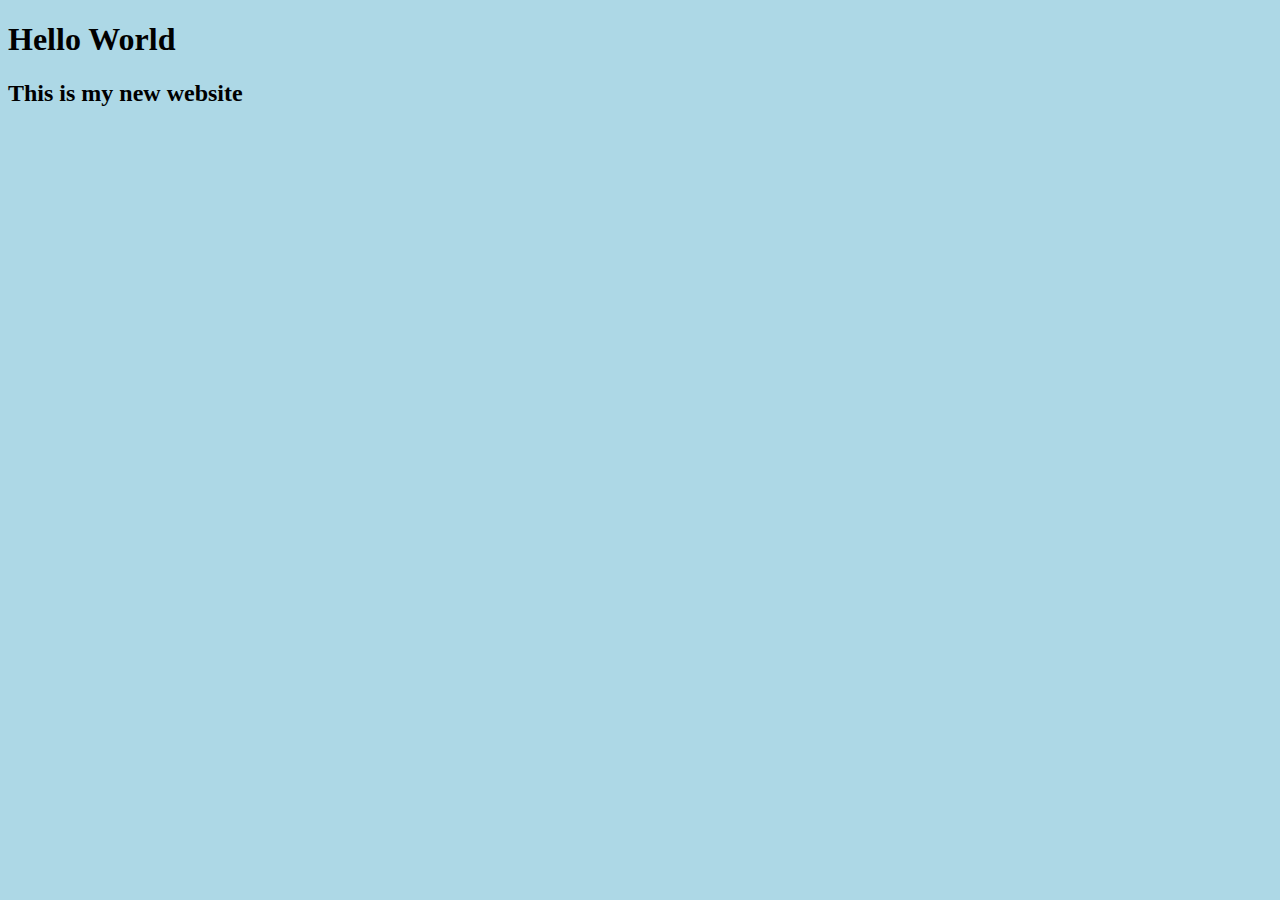
==== index.html @ f14ccdb2 "re-upload again of index and stylesheet" ====
<!doctype html>
<html>
<head>
<meta charset="UTF-8">
	<link rel="stylesheet" type="text/css" href="style.css">
<title>Untitled Document</title>
</head>
	<h1> Hello World </h1>
	<h2> This is my new website </h2>

<body>
</body>
</html>
---- style.css ----
@charset "UTF-8";
/* CSS Document */

body {
	background-color: lightblue;
	
}
h1 {
	font-family: Verdana;
	font: italic;
	
}
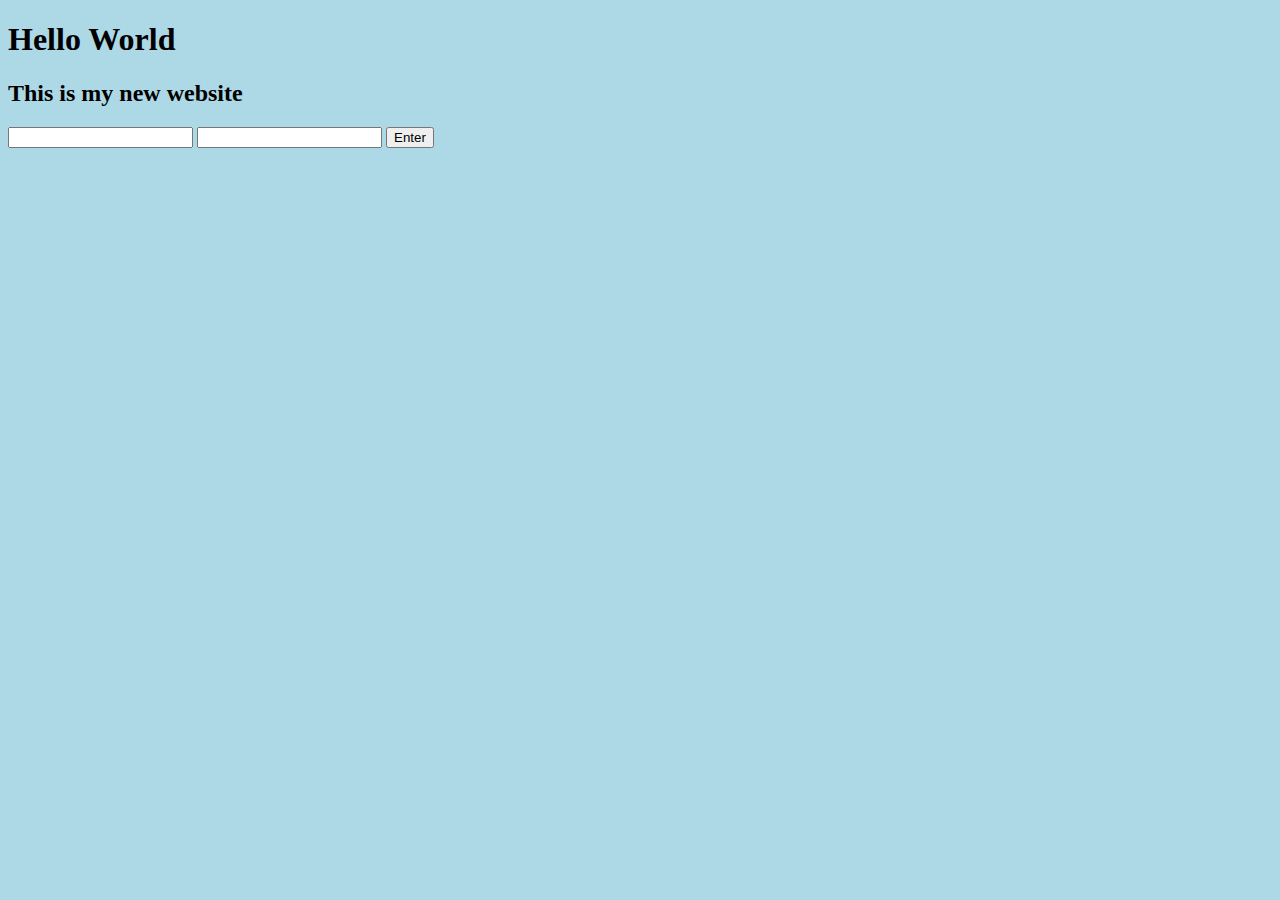
==== commit dd577cff: "index and stylesheet" ====
--- a/index.html
+++ b/index.html
@@ -7,6 +7,11 @@
 </head>
 	<h1> Hello World </h1>
 	<h2> This is my new website </h2>
+	<form action="login.html" method="post">
+	<input type="text" name="password">
+	<input type="password" name="password">
+	<input type="submit" value="Enter">
+	</form>
 
 <body>
 </body>
--- a/style.css
+++ b/style.css
@@ -7,6 +7,5 @@
 }
 h1 {
 	font-family: Verdana;
-	font: italic;
 	
 }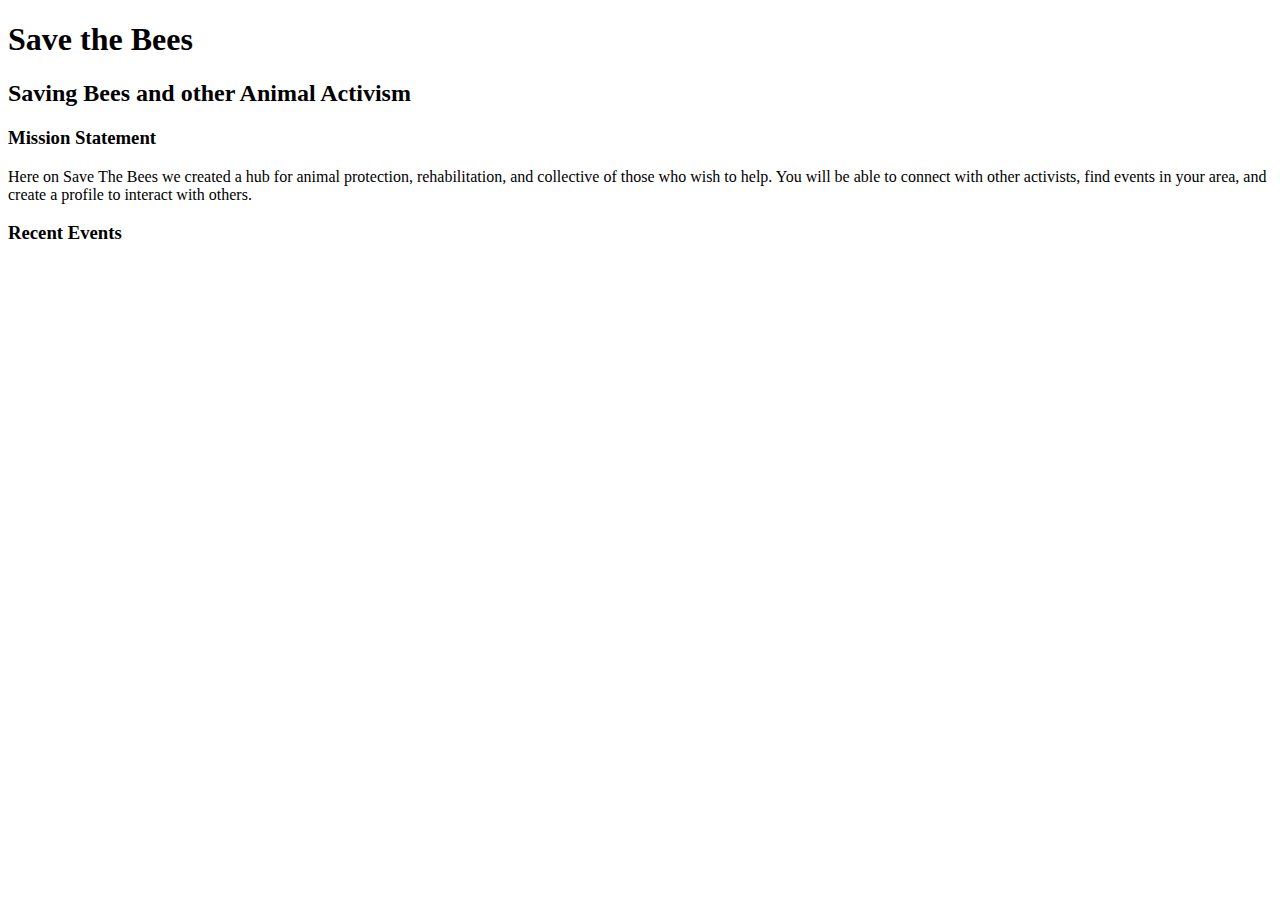
==== commit c55f1f4a: "uploaded files" ====
--- a/index.html
+++ b/index.html
@@ -2,17 +2,19 @@
 <html>
 <head>
 <meta charset="UTF-8">
-	<link rel="stylesheet" type="text/css" href="style.css">
-<title>Untitled Document</title>
+	<link rel="stylesheet" type="text/css" href="../Style.css">
+	<link href="https://fonts.googleapis.com/css?family=Raleway&display=swap" rel="stylesheet">
+<title>My Website</title>
 </head>
-	<h1> Hello World </h1>
-	<h2> This is my new website </h2>
-	<form action="login.html" method="post">
-	<input type="text" name="password">
-	<input type="password" name="password">
-	<input type="submit" value="Enter">
-	</form>
+	<h1> Save the Bees </h1>
+	<h2> Saving Bees and other Animal Activism </h2>
 
 <body>
+	<div class="mission">
+	<h3> Mission Statement</h3>
+	<p> Here on Save The Bees we created a hub for animal protection, rehabilitation, and collective of those who wish to help. You will be able to connect with other activists, find events in your area, and create a profile to interact with others.</p>
+	</div>
 </body>
+	
+	<h3> Recent Events </h3>
 </html>
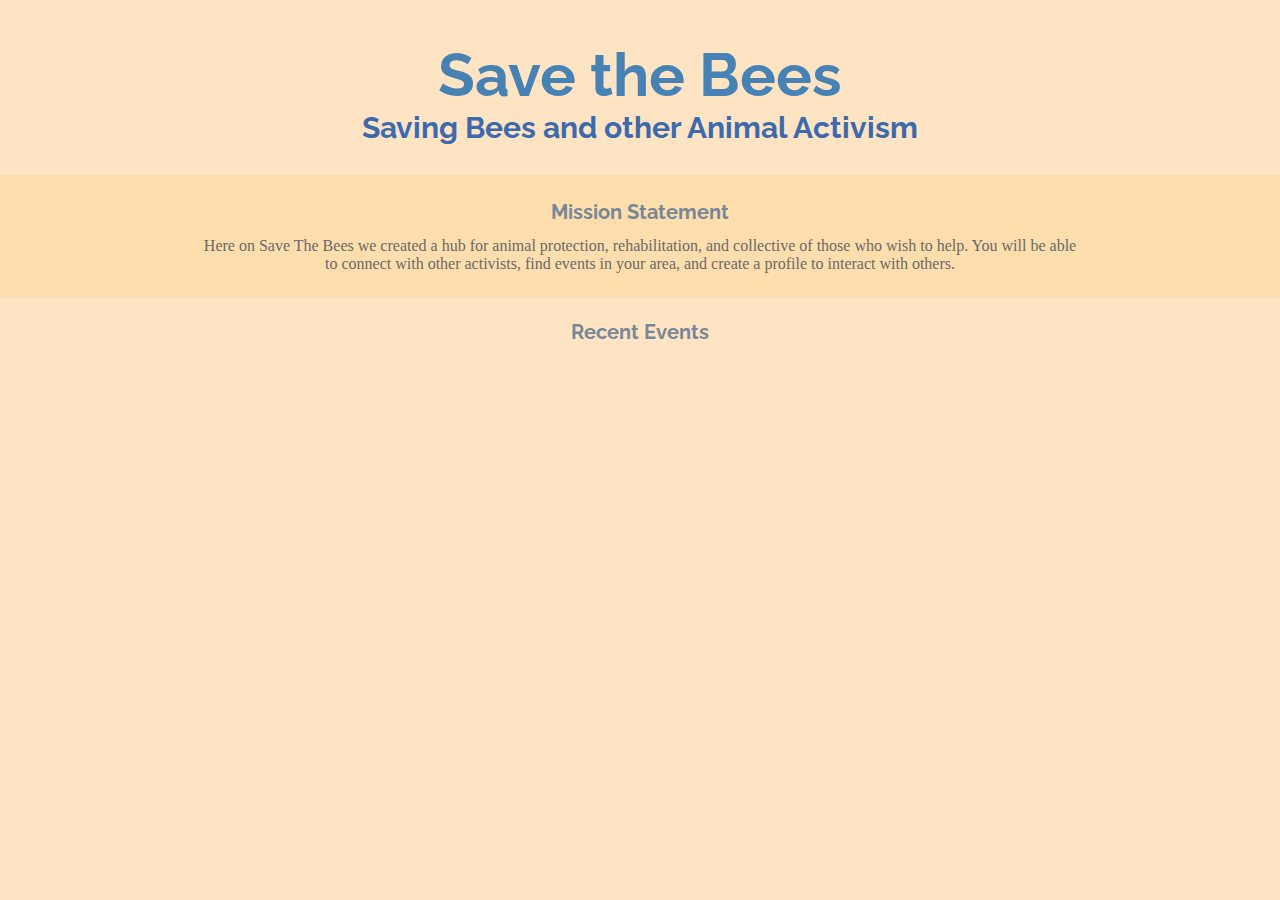
==== commit 1fcab14e: "updated index" ====
--- a/index.html
+++ b/index.html
@@ -2,7 +2,7 @@
 <html>
 <head>
 <meta charset="UTF-8">
-	<link rel="stylesheet" type="text/css" href="../Style.css">
+	<link rel="stylesheet" type="text/css" href="./style.css">
 	<link href="https://fonts.googleapis.com/css?family=Raleway&display=swap" rel="stylesheet">
 <title>My Website</title>
 </head>
--- a/style.css
+++ b/style.css
@@ -0,0 +1,55 @@
+@charset "UTF-8";
+/* CSS Document */
+
+body {
+	background-color: bisque;
+	margin: 0px;
+	padding: 0px;
+	border: 0px;
+}
+
+h1 {
+	font-family: 'Raleway', sans-serif;
+	font-size: 60px;
+	height: 30px;
+	align-content: center;
+	color: steelblue;
+	text-align: center;
+}
+
+h2 {
+	text-align: center;
+	height: 40px;
+	font-size: 30px;
+	font-family: 'Raleway', light, sans-serif;
+	color: #3C6AAD;
+}
+
+h3 {
+	text-align: center;
+	font-family: 'Raleway' , sans-serif;
+	font-size: 20px;
+	line-height: 30px;
+	height: 20px;
+	color: lightslategray;
+}
+
+p {
+	text-align: center;
+	padding-left: 200px;
+	padding-right: 200px;
+	color: dimgrey;
+}
+
+.mission {
+	background-color: navajowhite;
+	height: auto;
+	padding-top: 2px;
+	padding-bottom: 8px;
+}
+
+
+
+
+
+
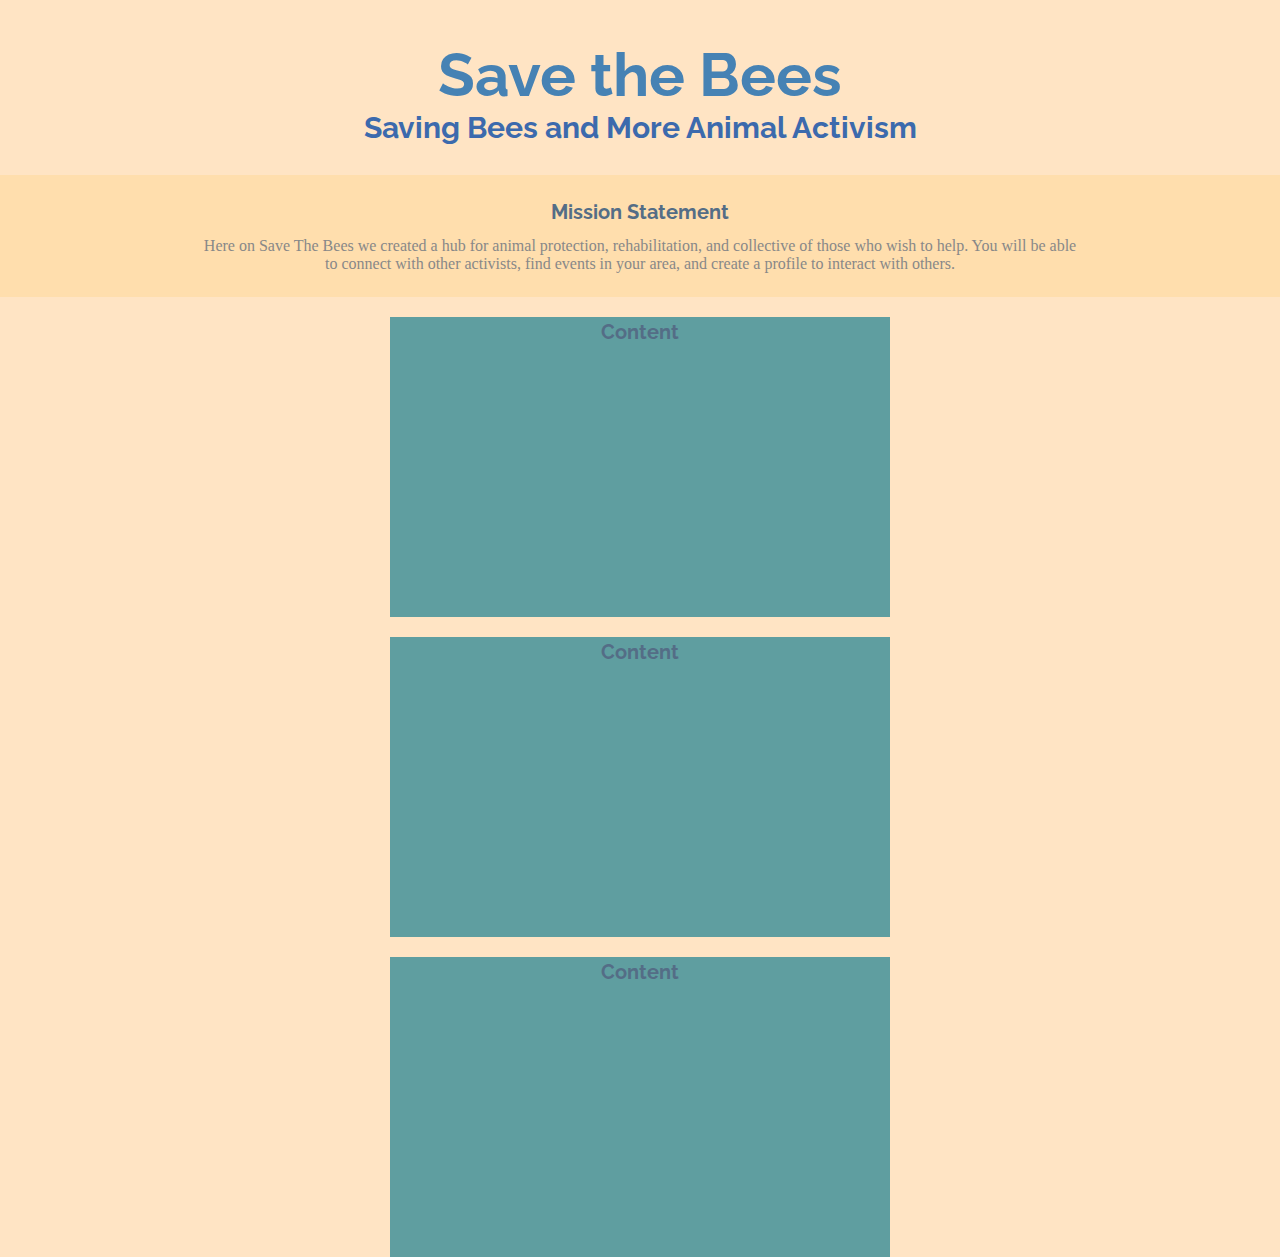
==== commit f369ef86: "updated files again" ====
--- a/index.html
+++ b/index.html
@@ -2,19 +2,32 @@
 <html>
 <head>
 <meta charset="UTF-8">
-	<link rel="stylesheet" type="text/css" href="./style.css">
-	<link href="https://fonts.googleapis.com/css?family=Raleway&display=swap" rel="stylesheet">
+		<link rel="stylesheet" type="text/css" href="./style.css">
+		<link href="https://fonts.googleapis.com/css?family=Raleway&display=swap" rel="stylesheet">
 <title>My Website</title>
 </head>
-	<h1> Save the Bees </h1>
-	<h2> Saving Bees and other Animal Activism </h2>
+		<h1> Save the Bees </h1>
+		<h2> Saving Bees and More Animal Activism </h2>
 
 <body>
 	<div class="mission">
-	<h3> Mission Statement</h3>
-	<p> Here on Save The Bees we created a hub for animal protection, rehabilitation, and collective of those who wish to help. You will be able to connect with other activists, find events in your area, and create a profile to interact with others.</p>
+		<h3> Mission Statement</h3>
+			<p> Here on Save The Bees we created a hub for animal protection, rehabilitation, and collective of those who wish to help. You will be able to connect with other activists, find events in your area, and create a profile to interact with others.</p>
 	</div>
-</body>
 	
-	<h3> Recent Events </h3>
+	<div class="ContentBox">
+		
+		<div class="content1">
+			<h3> Content </h3>
+		</div>
+		<div class="content2"> 
+			<h3> Content </h3>
+		</div>
+		<div class="content3"> 
+			<h3> Content </h3>
+		</div>
+		
+	</div>
+	
+</body>	
 </html>
--- a/style.css
+++ b/style.css
@@ -31,14 +31,14 @@
 	font-size: 20px;
 	line-height: 30px;
 	height: 20px;
-	color: lightslategray;
+	color: #546D86;
 }
 
 p {
 	text-align: center;
 	padding-left: 200px;
 	padding-right: 200px;
-	color: dimgrey;
+	color: #888888;
 }
 
 .mission {
@@ -48,8 +48,46 @@
 	padding-bottom: 8px;
 }
 
+.content1 {
+	width: 500px;
+	height:  300px;
+	background-color: cadetblue;
+	text-align: center;
+	background-image: url("bee.jpg");
+}
+
+.content1:hover {
+	background-color: navajowhite;
+	background-image: none;
+}
 
 
+.content2 {
+	width: 500px;
+	height:  300px;
+	background-color: cadetblue;
+	text-align: center;
+	background-image: url("turtle.jpg");
+}
+
+.content2:hover {
+	background-color: navajowhite;
+	background-image: none;
+}
+
+.content3 {
+	width: 500px;
+	height:  300px;
+	background-color: cadetblue;
+	text-align: center;
+	background-image: url("./polarbear.jpg");
+}
+
+.ContentBox {
+	width: 500px;
+	height: 600px;
+	margin-left: auto;
+	margin-right: auto;
+}
 
 
-
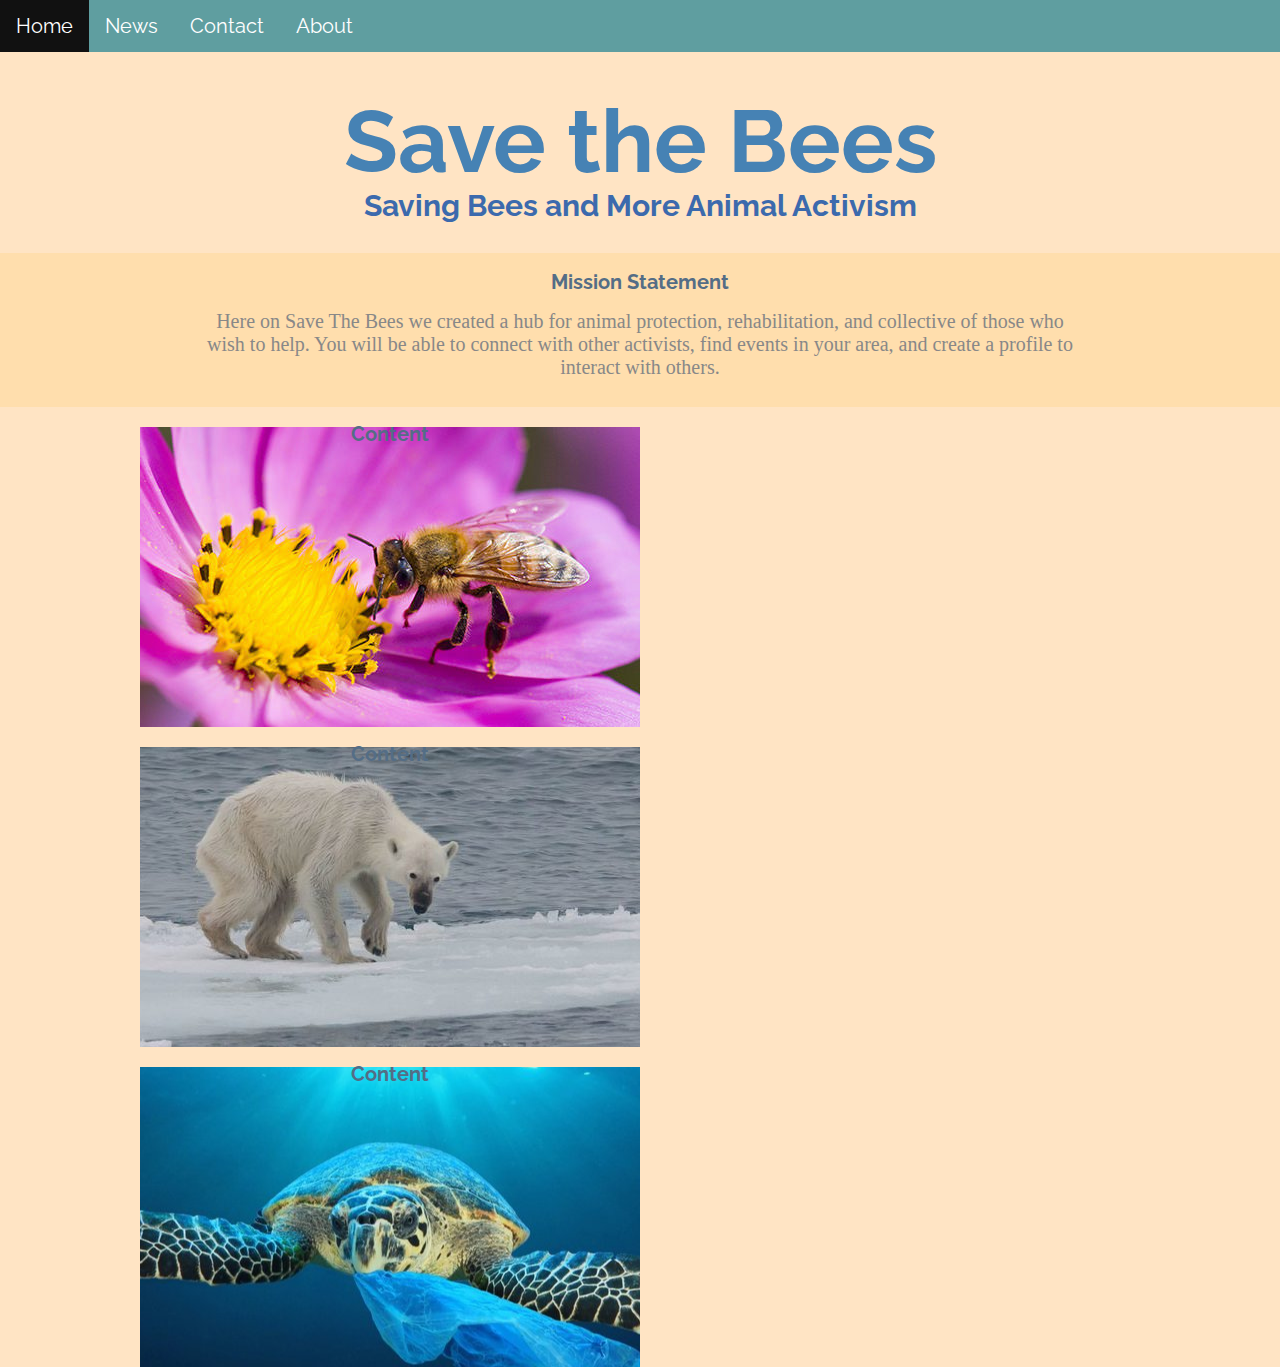
==== commit 014b035a: "updated index and style" ====
--- a/index.html
+++ b/index.html
@@ -4,6 +4,13 @@
 <meta charset="UTF-8">
 		<link rel="stylesheet" type="text/css" href="./style.css">
 		<link href="https://fonts.googleapis.com/css?family=Raleway&display=swap" rel="stylesheet">
+	<ul>
+  <li><a href="#home">Home</a></li>
+  <li><a href="#news">News</a></li>
+  <li><a href="#contact">Contact</a></li>
+  <li><a href="#about">About</a></li>
+</ul>
+	
 <title>My Website</title>
 </head>
 		<h1> Save the Bees </h1>
--- a/style.css
+++ b/style.css
@@ -10,11 +10,12 @@
 
 h1 {
 	font-family: 'Raleway', sans-serif;
-	font-size: 60px;
-	height: 30px;
+	font-size: 88px;
+	height: 40px;
 	align-content: center;
 	color: steelblue;
 	text-align: center;
+	padding-top: 30px;
 }
 
 h2 {
@@ -29,13 +30,14 @@
 	text-align: center;
 	font-family: 'Raleway' , sans-serif;
 	font-size: 20px;
-	line-height: 30px;
-	height: 20px;
+	line-height: 15px;
+	height: 15px;
 	color: #546D86;
 }
 
 p {
 	text-align: center;
+	font-size: 20px;
 	padding-left: 200px;
 	padding-right: 200px;
 	color: #888888;
@@ -53,12 +55,12 @@
 	height:  300px;
 	background-color: cadetblue;
 	text-align: center;
-	background-image: url("bee.jpg");
+	background-image: url("images/bee.jpg");
+	background-position: center;
 }
 
 .content1:hover {
-	background-color: navajowhite;
-	background-image: none;
+	background-image: url("images/bee2.jpg");
 }
 
 
@@ -67,12 +69,12 @@
 	height:  300px;
 	background-color: cadetblue;
 	text-align: center;
-	background-image: url("turtle.jpg");
+	background-image: url("images/polarbear.jpg");
+	background-position: center;
 }
 
 .content2:hover {
-	background-color: navajowhite;
-	background-image: none;
+	background-image: url("images/polarbear2.jpg");
 }
 
 .content3 {
@@ -80,14 +82,50 @@
 	height:  300px;
 	background-color: cadetblue;
 	text-align: center;
-	background-image: url("./polarbear.jpg");
+	background-image: url("images/turtle.jpg");
+	background-position: center;
+}
+
+.content3:hover {
+	background-image: url("images/turtle copy.jpg");
 }
 
 .ContentBox {
 	width: 500px;
 	height: 600px;
-	margin-left: auto;
-	margin-right: auto;
+	float: inherit;
+	padding-left: 140px;
 }
 
+ul {
+  list-style-type: none;
+  margin: 0;
+  padding: 0;
+  overflow: hidden;
+  background-color: cadetblue;
+  position: fixed;
+  top: 0;
+  width: 100%;
+}
 
+li {
+  float: left;
+}
+
+li a {
+  display: block;
+  color: white;
+  font-family: 'Raleway', sans-serif;
+  font-size: 20px;
+  text-align: center;
+  padding: 14px 16px;
+  text-decoration: none;
+}
+
+li a:hover:not(.active) {
+  background-color: #111;
+}
+
+.active {
+  background-color: #4CAF50;
+}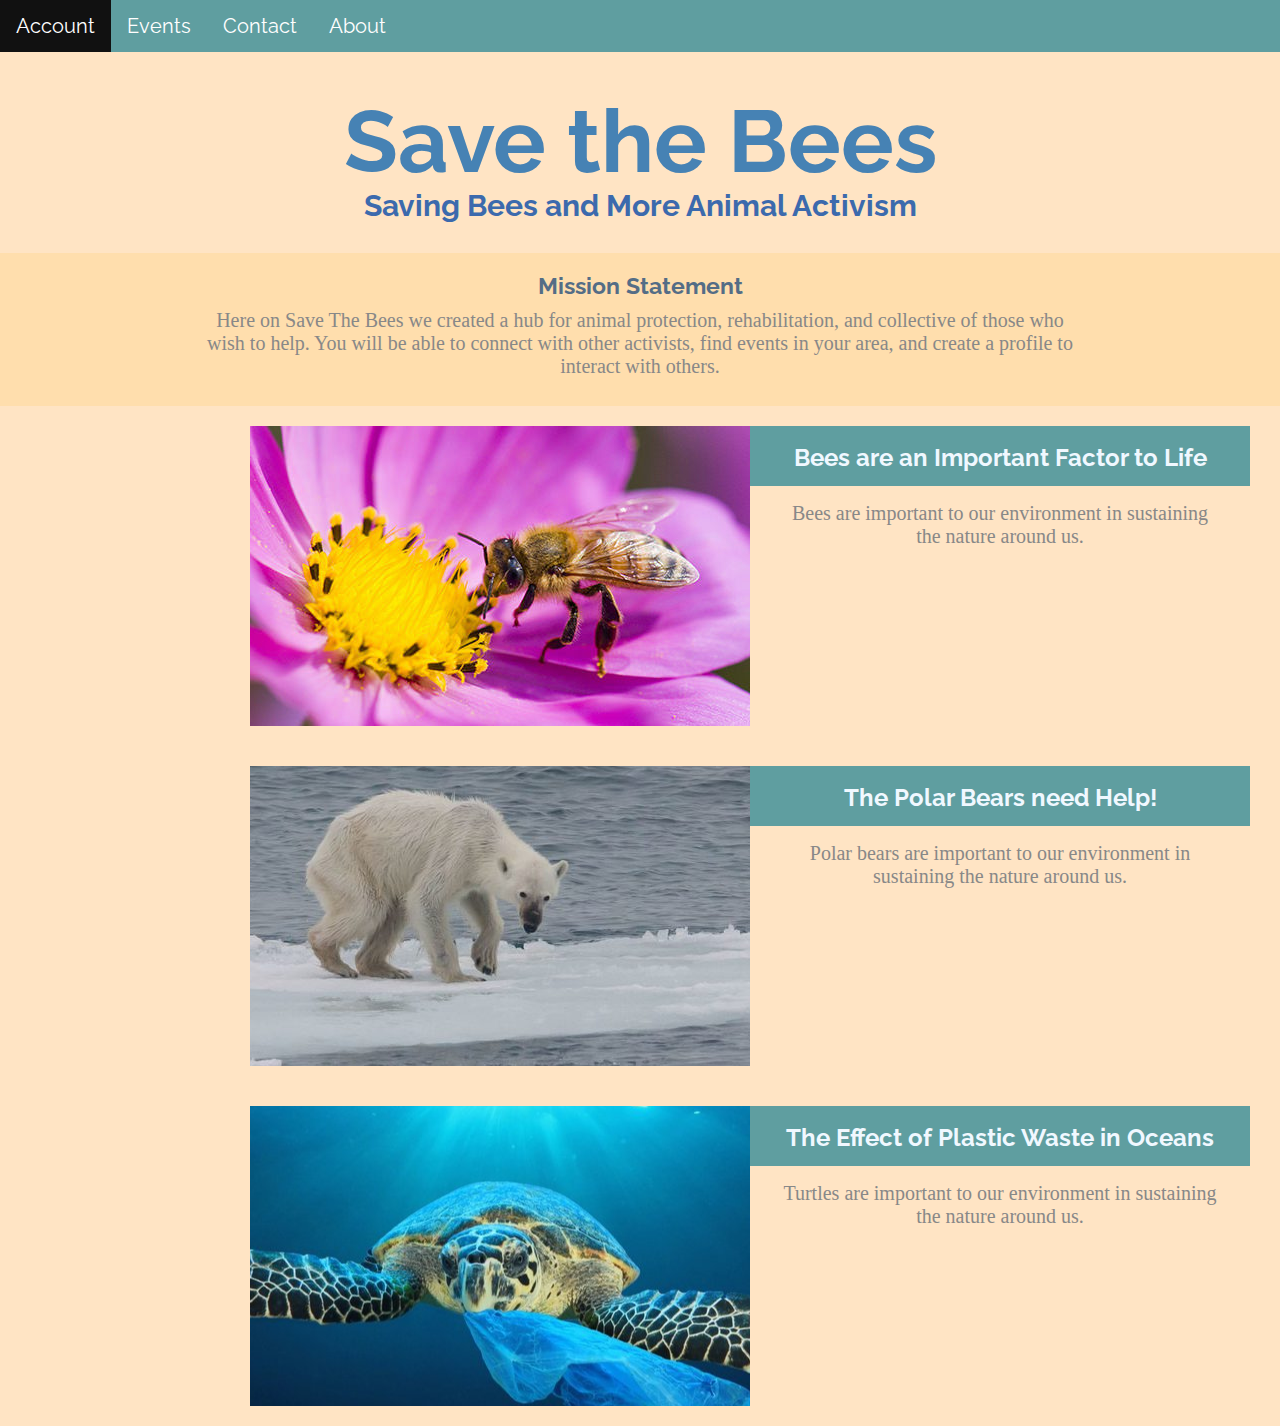
==== commit ea0bb075: "re-upload and second page upload" ====
--- a/index.html
+++ b/index.html
@@ -5,11 +5,12 @@
 		<link rel="stylesheet" type="text/css" href="./style.css">
 		<link href="https://fonts.googleapis.com/css?family=Raleway&display=swap" rel="stylesheet">
 	<ul>
-  <li><a href="#home">Home</a></li>
-  <li><a href="#news">News</a></li>
+  <li><a href="#home">Account</a></li>
+  <li><a href="#news">Events</a></li>
   <li><a href="#contact">Contact</a></li>
   <li><a href="#about">About</a></li>
-</ul>
+	</ul>
+	
 	
 <title>My Website</title>
 </head>
@@ -25,15 +26,34 @@
 	<div class="ContentBox">
 		
 		<div class="content1">
-			<h3> Content </h3>
-		</div>
-		<div class="content2"> 
-			<h3> Content </h3>
-		</div>
-		<div class="content3"> 
-			<h3> Content </h3>
 		</div>
 		
+		<div class="Titles">
+		<h3 class="Bee">Bees are an Important Factor to Life</h3>
+			<p class="info1"> Bees are important to our environment in sustaining the nature around us. </p>
+		</div>
+	</div>
+	
+	<div class="ContentBox">
+		
+		<div class="content2"> 
+		</div>
+		
+		<div class="Titles">
+		<h3 class="Bear">The Polar Bears need Help!</h3>
+			<p class="info2"> Polar bears are important to our environment in sustaining the nature around us. </p>
+		</div>
+	</div>
+	
+	<div class="ContentBox">
+		
+		<div class="content3"> 
+		</div>
+		
+		<div class="Titles">
+		<h3 class="Turtle"> The Effect of Plastic Waste in Oceans</h3>
+			<p class="info3"> Turtles are important to our environment in sustaining the nature around us. </p>
+		</div>
 	</div>
 	
 </body>	
--- a/style.css
+++ b/style.css
@@ -29,9 +29,9 @@
 h3 {
 	text-align: center;
 	font-family: 'Raleway' , sans-serif;
-	font-size: 20px;
+	font-size: 23px;
 	line-height: 15px;
-	height: 15px;
+	height: 8px;
 	color: #546D86;
 }
 
@@ -51,6 +51,8 @@
 }
 
 .content1 {
+	display: block;
+	float: left;
 	width: 500px;
 	height:  300px;
 	background-color: cadetblue;
@@ -65,6 +67,8 @@
 
 
 .content2 {
+	display: block;
+	float: left;
 	width: 500px;
 	height:  300px;
 	background-color: cadetblue;
@@ -78,6 +82,8 @@
 }
 
 .content3 {
+	display: block;
+	float: left;
 	width: 500px;
 	height:  300px;
 	background-color: cadetblue;
@@ -91,10 +97,21 @@
 }
 
 .ContentBox {
+	width: 1000px;
+	height: 300px;
+	display: block;
+	float: left;
+	padding-left: 250px;
+	padding-top: 20px;
+	padding-bottom: 20px;
+}
+
+.Titles {
+	display: block;
+	background-color: cadetblue;
+	float: right;
 	width: 500px;
-	height: 600px;
-	float: inherit;
-	padding-left: 140px;
+	height: 60px;
 }
 
 ul {
@@ -128,4 +145,49 @@
 
 .active {
   background-color: #4CAF50;
+}
+
+.Bee {
+	color: aliceblue;
+	text-align: center;
+	font-size: 24px;
+}
+
+.info1 {
+	text-align: center;
+	font-size: 20px;
+	padding-top: 20px;
+	padding-left: 30px;
+	padding-right: 30px;
+	color: #888888;
+}
+
+.Bear {
+	color: aliceblue;
+	text-align: center;
+	font-size: 24px;
+}
+
+.info2 {
+	text-align: center;
+	font-size: 20px;
+	padding-top: 20px;
+	padding-left: 30px;
+	padding-right: 30px;
+	color: #888888;
+}
+
+.Turtle {
+	color: aliceblue;
+	text-align: center;
+	font-size: 24px;
+}
+
+.info3 {
+	text-align: center;
+	font-size: 20px;
+	padding-top: 20px;
+	padding-left: 30px;
+	padding-right: 30px;
+	color: #888888;
 }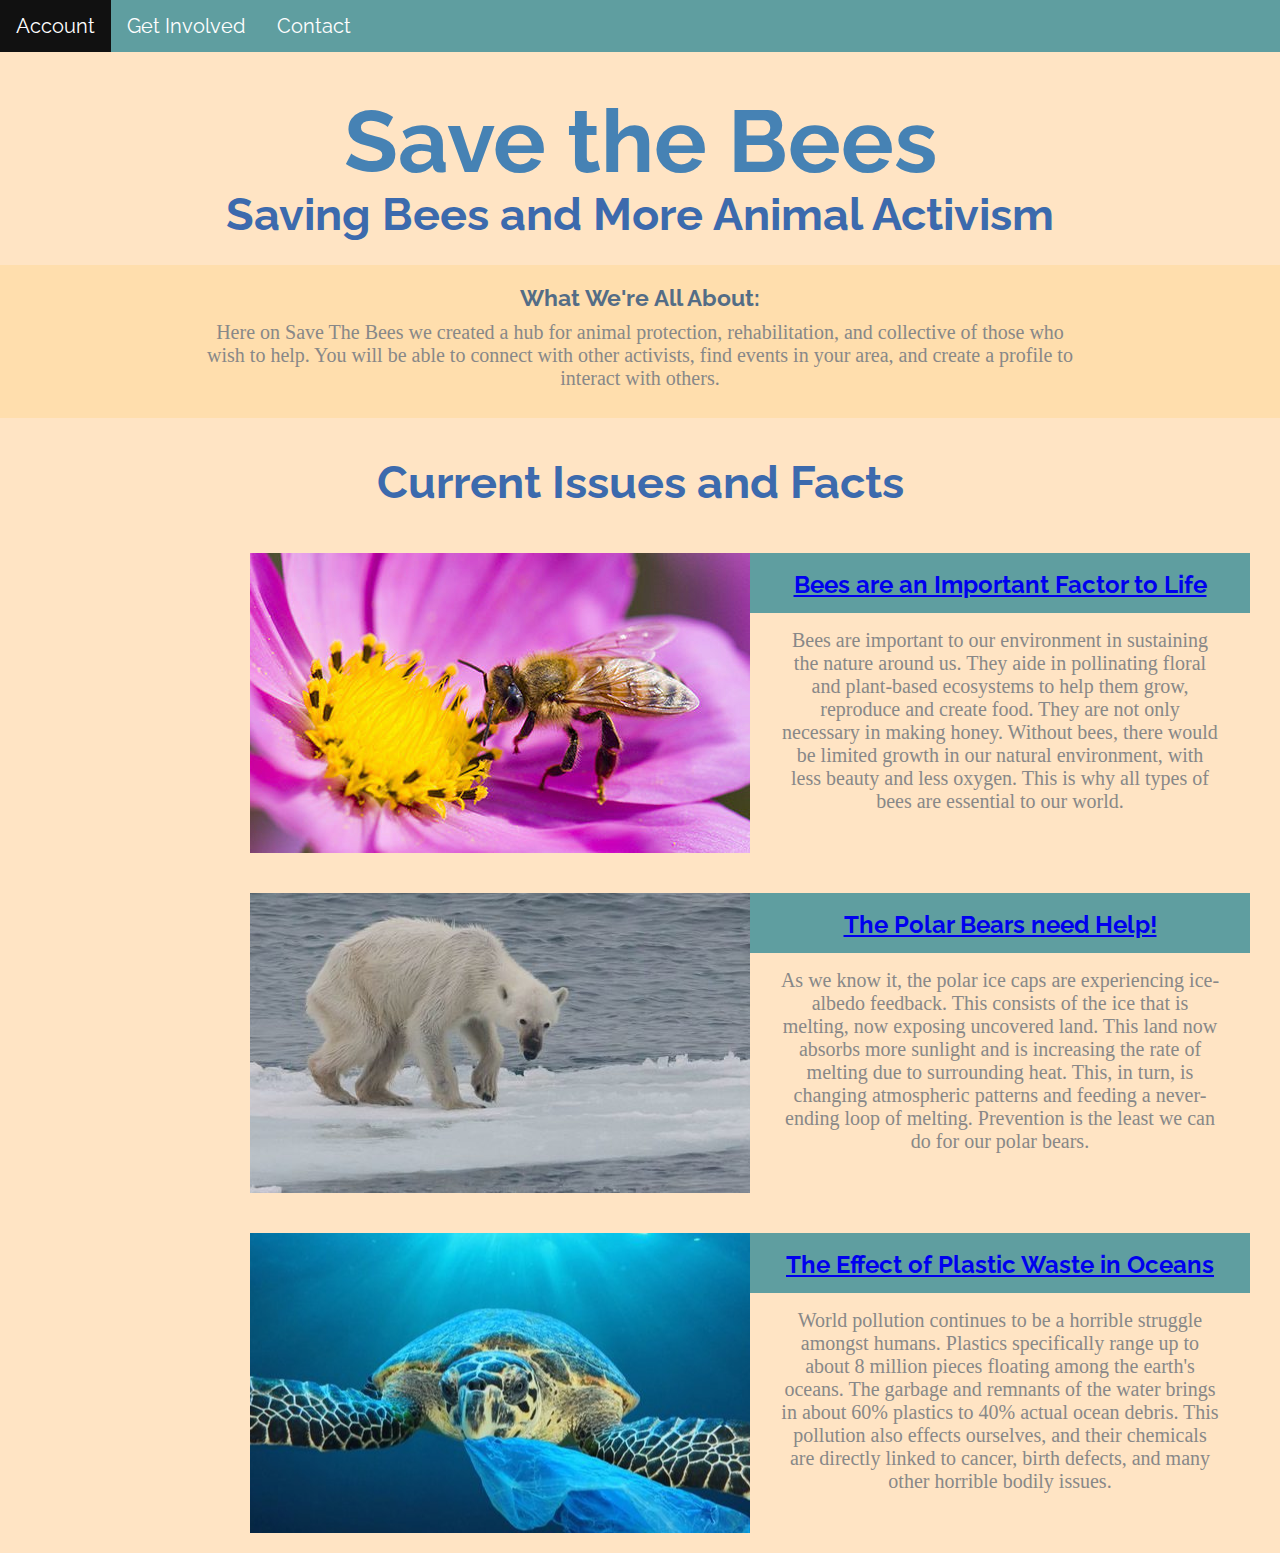
==== commit 47e5079d: "re upload" ====
--- a/index.html
+++ b/index.html
@@ -5,10 +5,9 @@
 		<link rel="stylesheet" type="text/css" href="./style.css">
 		<link href="https://fonts.googleapis.com/css?family=Raleway&display=swap" rel="stylesheet">
 	<ul>
-  <li><a href="#home">Account</a></li>
-  <li><a href="#news">Events</a></li>
+  <li><a href="account.html">Account</a></li>
+  <li><a href="https://www.peta.org/action/activism-guide/everyday-activism/">Get Involved</a></li>
   <li><a href="#contact">Contact</a></li>
-  <li><a href="#about">About</a></li>
 	</ul>
 	
 	
@@ -19,8 +18,11 @@
 
 <body>
 	<div class="mission">
-		<h3> Mission Statement</h3>
+		<h3> What We're All About: </h3>
 			<p> Here on Save The Bees we created a hub for animal protection, rehabilitation, and collective of those who wish to help. You will be able to connect with other activists, find events in your area, and create a profile to interact with others.</p>
+	</div>
+	
+	<div class="facts"> <h2> Current Issues and Facts </h2>
 	</div>
 	
 	<div class="ContentBox">
@@ -29,9 +31,10 @@
 		</div>
 		
 		<div class="Titles">
-		<h3 class="Bee">Bees are an Important Factor to Life</h3>
-			<p class="info1"> Bees are important to our environment in sustaining the nature around us. </p>
+		<h3 class="Bee"><a href="https://www.worldbeeday.org/en/about/the-importance-of-bees.html">Bees are an Important Factor to Life </a></h3>
+			<p class="info1"> Bees are important to our environment in sustaining the nature around us. They aide in pollinating floral and plant-based ecosystems to help them grow, reproduce and create food. They are not only necessary in making honey. Without bees, there would be limited growth in our natural environment, with less beauty and less oxygen. This is why all types of bees are essential to our world. </p>
 		</div>
+		
 	</div>
 	
 	<div class="ContentBox">
@@ -40,8 +43,8 @@
 		</div>
 		
 		<div class="Titles">
-		<h3 class="Bear">The Polar Bears need Help!</h3>
-			<p class="info2"> Polar bears are important to our environment in sustaining the nature around us. </p>
+		<h3 class="Bear"><a href="https://www.worldwildlife.org/pages/why-are-glaciers-and-sea-ice-melting">The Polar Bears need Help!</a></h3>
+			<p class="info2"> As we know it, the polar ice caps are experiencing ice-albedo feedback. This consists of the ice that is melting, now exposing uncovered land. This land now absorbs more sunlight and is increasing the rate of melting due to surrounding heat. This, in turn, is changing atmospheric patterns and feeding a never-ending loop of melting. Prevention is the least we can do for our polar bears. </p>
 		</div>
 	</div>
 	
@@ -51,8 +54,8 @@
 		</div>
 		
 		<div class="Titles">
-		<h3 class="Turtle"> The Effect of Plastic Waste in Oceans</h3>
-			<p class="info3"> Turtles are important to our environment in sustaining the nature around us. </p>
+		<h3 class="Turtle"><a href="https://www.plasticpollutioncoalition.org">The Effect of Plastic Waste in Oceans</a></h3>
+			<p class="info3"> World pollution continues to be a horrible struggle amongst humans. Plastics specifically range up to about 8 million pieces floating among the earth's oceans. The garbage and remnants of the water brings in about 60% plastics to 40% actual ocean debris. This pollution also effects ourselves, and their chemicals are directly linked to cancer, birth defects, and many other horrible bodily issues. </p>
 		</div>
 	</div>
 	
--- a/style.css
+++ b/style.css
@@ -21,7 +21,7 @@
 h2 {
 	text-align: center;
 	height: 40px;
-	font-size: 30px;
+	font-size: 45px;
 	font-family: 'Raleway', light, sans-serif;
 	color: #3C6AAD;
 }
